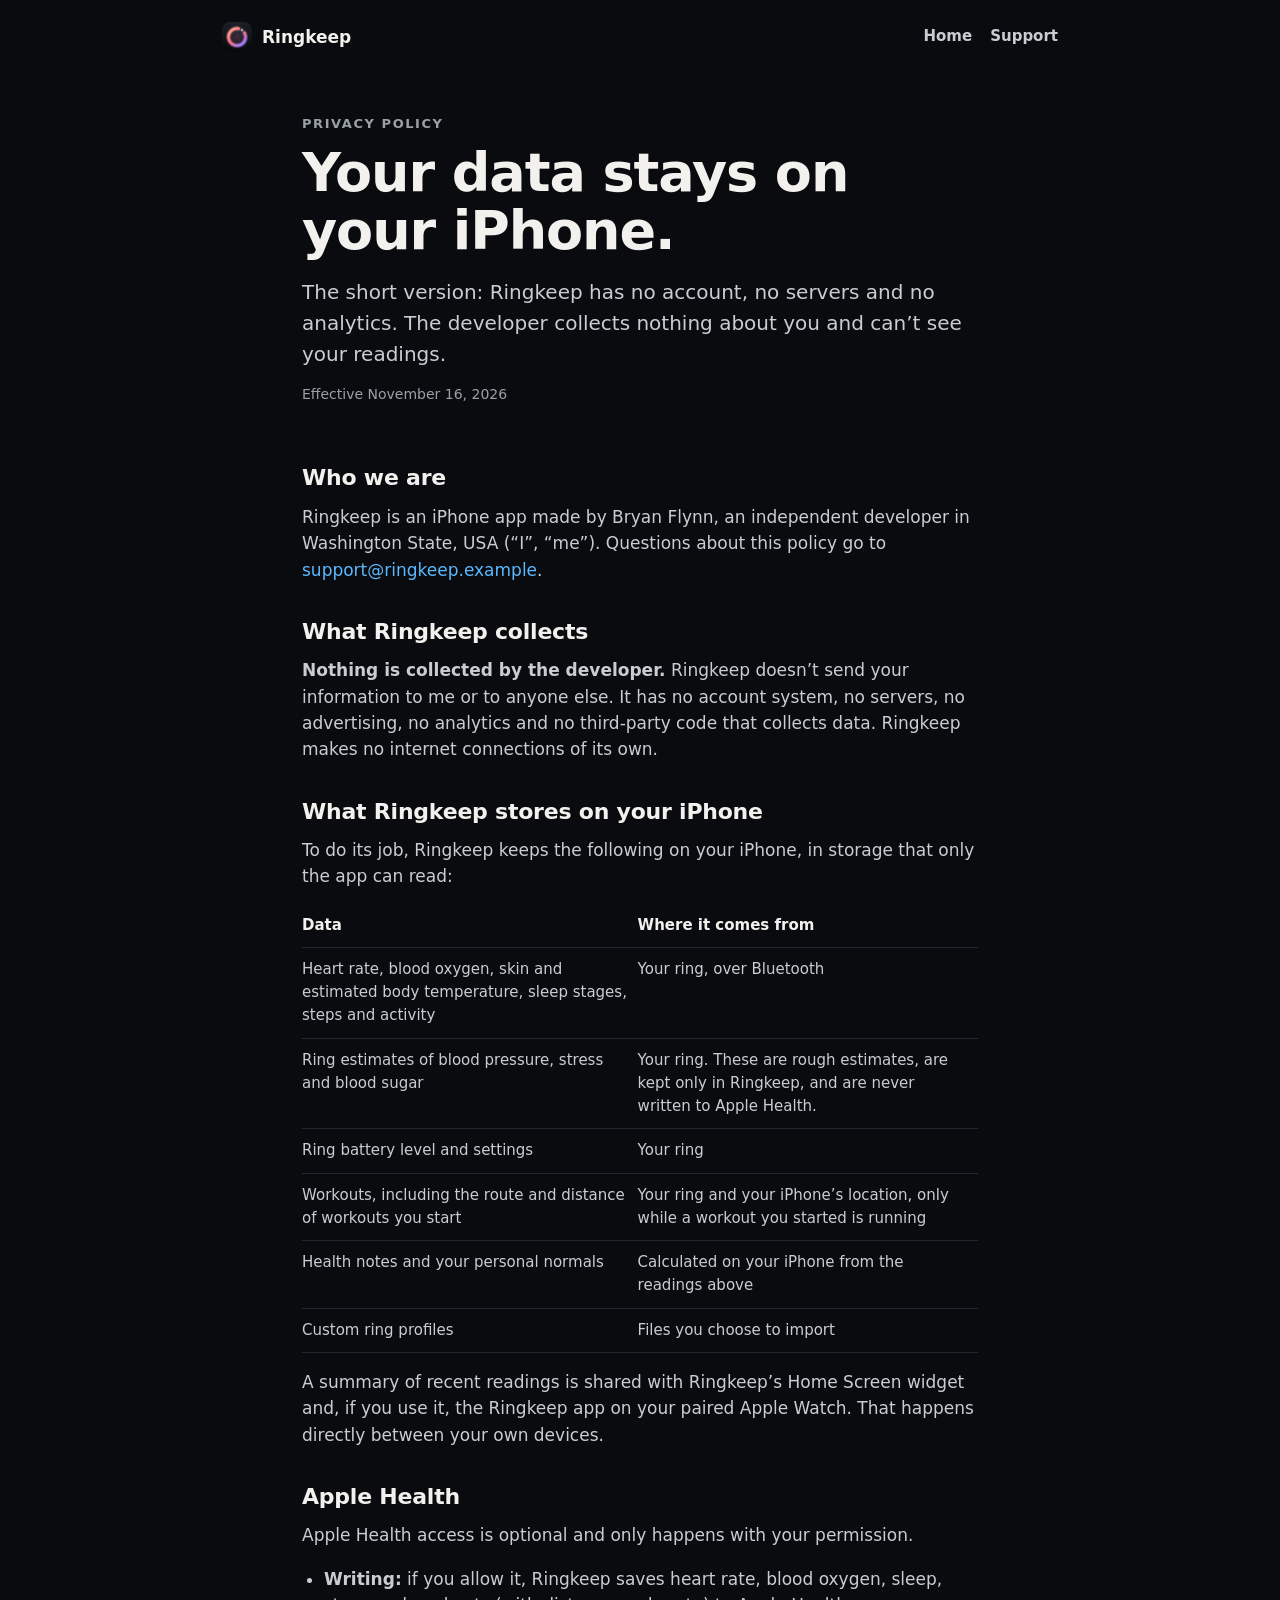
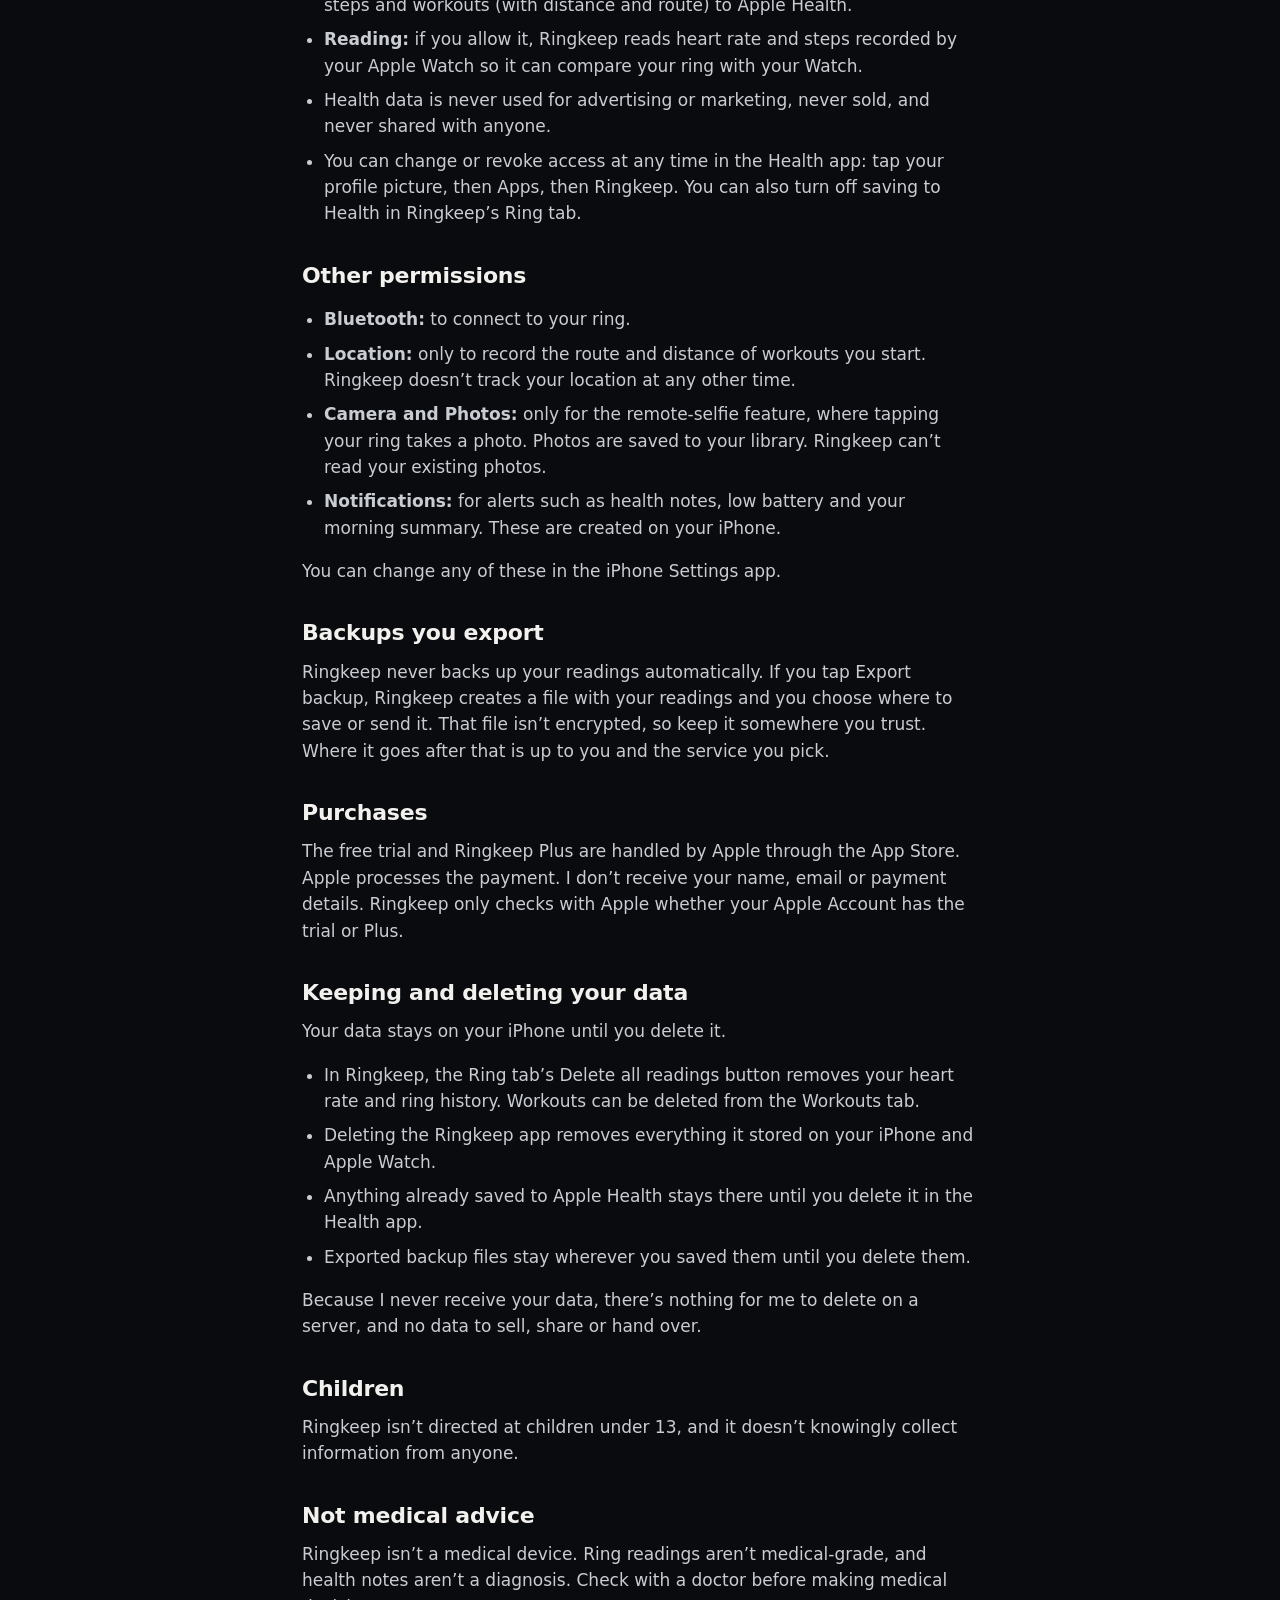
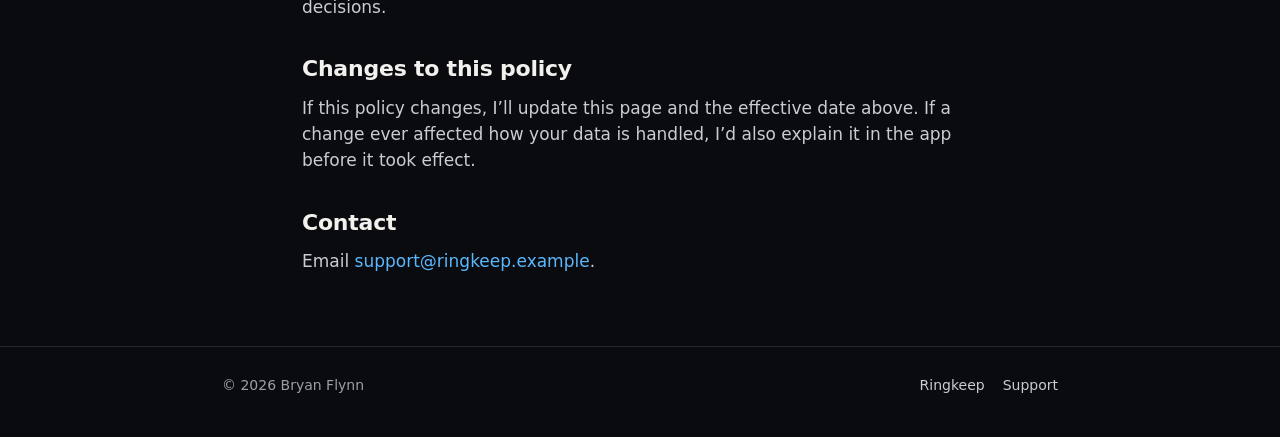
==== privacy/index.html @ 3b272aa2 "Add Ringkeep website: main page, privacy policy, support Co-Authored-By: Claude Opus 5.5 <noreply@an" ====
<!DOCTYPE html>
<html lang="en">
<head>
  <meta charset="utf-8">
  <meta name="viewport" content="width=device-width, initial-scale=1">
  <title>Ringkeep Privacy Policy</title>
  <meta name="description" content="Ringkeep collects no personal data. Your ring readings stay on your iPhone.">
  <link rel="icon" href="../assets/favicon.png">
  <link rel="stylesheet" href="../assets/style.css">
</head>
<body>
  <header class="site-header">
    <div class="wrap">
      <a class="brand" href="../index.html"><img src="../assets/ringkeep-icon.png" alt="">Ringkeep</a>
      <nav class="nav">
        <a href="../index.html">Home</a>
        <a href="../support/index.html">Support</a>
      </nav>
    </div>
  </header>

  <main class="wrap narrow legal">
    <section class="hero" style="padding-bottom:10px">
      <p class="eyebrow">Privacy policy</p>
      <h1>Your data stays on your iPhone.</h1>
      <p class="lede">The short version: Ringkeep has no account, no servers and no analytics. The developer collects nothing about you and can’t see your readings.</p>
      <p class="small">Effective November 16, 2026</p>
    </section>

    <h2>Who we are</h2>
    <p>Ringkeep is an iPhone app made by Bryan Flynn, an independent developer in Washington State, USA (“I”, “me”). Questions about this policy go to <a href="" data-email data-subject="Ringkeep privacy"></a>.</p>

    <h2>What Ringkeep collects</h2>
    <p><strong>Nothing is collected by the developer.</strong> Ringkeep doesn’t send your information to me or to anyone else. It has no account system, no servers, no advertising, no analytics and no third-party code that collects data. Ringkeep makes no internet connections of its own.</p>

    <h2>What Ringkeep stores on your iPhone</h2>
    <p>To do its job, Ringkeep keeps the following on your iPhone, in storage that only the app can read:</p>
    <table>
      <tr><th>Data</th><th>Where it comes from</th></tr>
      <tr><td>Heart rate, blood oxygen, skin and estimated body temperature, sleep stages, steps and activity</td><td>Your ring, over Bluetooth</td></tr>
      <tr><td>Ring estimates of blood pressure, stress and blood sugar</td><td>Your ring. These are rough estimates, are kept only in Ringkeep, and are never written to Apple Health.</td></tr>
      <tr><td>Ring battery level and settings</td><td>Your ring</td></tr>
      <tr><td>Workouts, including the route and distance of workouts you start</td><td>Your ring and your iPhone’s location, only while a workout you started is running</td></tr>
      <tr><td>Health notes and your personal normals</td><td>Calculated on your iPhone from the readings above</td></tr>
      <tr><td>Custom ring profiles</td><td>Files you choose to import</td></tr>
    </table>
    <p>A summary of recent readings is shared with Ringkeep’s Home Screen widget and, if you use it, the Ringkeep app on your paired Apple Watch. That happens directly between your own devices.</p>

    <h2>Apple Health</h2>
    <p>Apple Health access is optional and only happens with your permission.</p>
    <ul>
      <li><strong>Writing:</strong> if you allow it, Ringkeep saves heart rate, blood oxygen, sleep, steps and workouts (with distance and route) to Apple Health.</li>
      <li><strong>Reading:</strong> if you allow it, Ringkeep reads heart rate and steps recorded by your Apple Watch so it can compare your ring with your Watch.</li>
      <li>Health data is never used for advertising or marketing, never sold, and never shared with anyone.</li>
      <li>You can change or revoke access at any time in the Health app: tap your profile picture, then Apps, then Ringkeep. You can also turn off saving to Health in Ringkeep’s Ring tab.</li>
    </ul>

    <h2>Other permissions</h2>
    <ul>
      <li><strong>Bluetooth:</strong> to connect to your ring.</li>
      <li><strong>Location:</strong> only to record the route and distance of workouts you start. Ringkeep doesn’t track your location at any other time.</li>
      <li><strong>Camera and Photos:</strong> only for the remote-selfie feature, where tapping your ring takes a photo. Photos are saved to your library. Ringkeep can’t read your existing photos.</li>
      <li><strong>Notifications:</strong> for alerts such as health notes, low battery and your morning summary. These are created on your iPhone.</li>
    </ul>
    <p>You can change any of these in the iPhone Settings app.</p>

    <h2>Backups you export</h2>
    <p>Ringkeep never backs up your readings automatically. If you tap Export backup, Ringkeep creates a file with your readings and you choose where to save or send it. That file isn’t encrypted, so keep it somewhere you trust. Where it goes after that is up to you and the service you pick.</p>

    <h2>Purchases</h2>
    <p>The free trial and Ringkeep Plus are handled by Apple through the App Store. Apple processes the payment. I don’t receive your name, email or payment details. Ringkeep only checks with Apple whether your Apple Account has the trial or Plus.</p>

    <h2>Keeping and deleting your data</h2>
    <p>Your data stays on your iPhone until you delete it.</p>
    <ul>
      <li>In Ringkeep, the Ring tab’s Delete all readings button removes your heart rate and ring history. Workouts can be deleted from the Workouts tab.</li>
      <li>Deleting the Ringkeep app removes everything it stored on your iPhone and Apple Watch.</li>
      <li>Anything already saved to Apple Health stays there until you delete it in the Health app.</li>
      <li>Exported backup files stay wherever you saved them until you delete them.</li>
    </ul>
    <p>Because I never receive your data, there’s nothing for me to delete on a server, and no data to sell, share or hand over.</p>

    <h2>Children</h2>
    <p>Ringkeep isn’t directed at children under 13, and it doesn’t knowingly collect information from anyone.</p>

    <h2>Not medical advice</h2>
    <p>Ringkeep isn’t a medical device. Ring readings aren’t medical-grade, and health notes aren’t a diagnosis. Check with a doctor before making medical decisions.</p>

    <h2>Changes to this policy</h2>
    <p>If this policy changes, I’ll update this page and the effective date above. If a change ever affected how your data is handled, I’d also explain it in the app before it took effect.</p>

    <h2>Contact</h2>
    <p>Email <a href="" data-email data-subject="Ringkeep privacy"></a>.</p>
  </main>

  <footer class="site-footer">
    <div class="wrap">
      <span>© <span data-year>2026</span> Bryan Flynn</span>
      <nav>
        <a href="../index.html">Ringkeep</a>
        <a href="../support/index.html">Support</a>
      </nav>
    </div>
  </footer>
  <script src="../assets/site.js"></script>
</body>
</html>
---- assets/style.css ----
:root {
  --bg: #0A0B0E;
  --card: #14171C;
  --border: #23272E;
  --text: #F2F1EE;
  --text2: #C9CDD3;
  --text3: #9AA0A8;
  --heart: #FF7A6E;
  --oxygen: #5AB8FF;
  --sleep: #B49CFF;
  --steps: #7FD69A;
  --awake: #E9C46A;
  --radius: 22px;
  --font: ui-rounded, "SF Pro Rounded", -apple-system, BlinkMacSystemFont, "Segoe UI", system-ui, sans-serif;
}

* { box-sizing: border-box; }
html { -webkit-text-size-adjust: 100%; }
body {
  margin: 0;
  background: var(--bg);
  color: var(--text);
  font-family: var(--font);
  font-size: 17px;
  line-height: 1.55;
}
a { color: var(--oxygen); text-decoration: none; }
a:hover { text-decoration: underline; }
img { max-width: 100%; display: block; }

.wrap { max-width: 880px; margin: 0 auto; padding: 0 22px; }
.narrow { max-width: 720px; }

/* Header and footer */
.site-header { padding: 22px 0; }
.site-header .wrap { display: flex; align-items: center; justify-content: space-between; gap: 16px; }
.brand { display: flex; align-items: center; gap: 10px; color: var(--text); font-weight: 800; }
.brand img { width: 30px; height: 30px; border-radius: 8px; }
.nav { display: flex; gap: 18px; font-size: 15px; font-weight: 600; flex-wrap: wrap; }
.nav a { color: var(--text2); }
.site-footer { border-top: 1px solid var(--border); margin-top: 72px; padding: 28px 0 40px; color: var(--text3); font-size: 14px; }
.site-footer .wrap { display: flex; flex-wrap: wrap; gap: 10px 24px; justify-content: space-between; }
.site-footer nav { display: flex; gap: 18px; flex-wrap: wrap; }
.site-footer a { color: var(--text2); }

/* Type */
h1 { font-size: clamp(34px, 6vw, 54px); line-height: 1.08; margin: 0 0 16px; letter-spacing: -0.02em; font-weight: 800; }
h2 { font-size: clamp(24px, 3.6vw, 32px); line-height: 1.2; margin: 0 0 12px; letter-spacing: -0.01em; font-weight: 800; }
h3 { font-size: 19px; margin: 0 0 6px; font-weight: 800; }
p { margin: 0 0 14px; color: var(--text2); }
.lede { font-size: 20px; color: var(--text2); max-width: 36em; }
.eyebrow { text-transform: uppercase; letter-spacing: 0.12em; font-size: 13px; font-weight: 800; color: var(--text3); margin-bottom: 10px; }
.small { font-size: 14px; color: var(--text3); }

/* Sections */
section { padding: 44px 0; }
.hero { padding: 40px 0 36px; }
.hero-icon { width: 96px; height: 96px; border-radius: 22px; margin-bottom: 24px; box-shadow: 0 10px 40px rgba(180, 156, 255, 0.25); }

.card {
  background: var(--card);
  border: 1px solid var(--border);
  border-radius: var(--radius);
  padding: 22px;
}
.grid { display: grid; gap: 14px; grid-template-columns: repeat(auto-fit, minmax(240px, 1fr)); }
.feature .dot { width: 34px; height: 34px; border-radius: 10px; display: grid; place-items: center; margin-bottom: 12px; font-size: 17px; }
.feature p { margin: 0; font-size: 15px; }

.list { list-style: none; padding: 0; margin: 0; display: grid; gap: 10px; }
.list li { padding-left: 28px; position: relative; color: var(--text2); }
.list li::before { content: "✓"; position: absolute; left: 0; color: var(--steps); font-weight: 800; }

/* Buttons */
.actions { display: flex; flex-wrap: wrap; gap: 12px; margin-top: 22px; align-items: center; }
.btn {
  display: inline-flex; align-items: center; justify-content: center; gap: 8px;
  min-height: 48px; padding: 0 22px; border-radius: 999px;
  font-weight: 800; font-size: 16px; text-decoration: none !important;
}
.btn-primary { background: var(--text); color: var(--card); }
.btn-secondary { border: 1px solid #343943; color: var(--text); background: rgba(255,255,255,0.05); }
.btn[aria-disabled="true"] { opacity: 0.75; cursor: default; }

/* Callouts */
.note { border-left: 3px solid var(--awake); padding: 14px 18px; background: rgba(233, 196, 106, 0.07); border-radius: 0 14px 14px 0; color: var(--text2); font-size: 15px; }
.note strong { color: var(--text); }
code { font-family: ui-monospace, "SF Mono", Menlo, monospace; background: rgba(255,255,255,0.08); padding: 2px 7px; border-radius: 6px; font-size: 0.92em; color: var(--text); }

/* Price */
.price { display: grid; gap: 14px; grid-template-columns: repeat(auto-fit, minmax(200px, 1fr)); }
.price .amount { font-size: 30px; font-weight: 800; color: var(--text); margin: 4px 0 6px; }

/* FAQ */
details { border-bottom: 1px solid var(--border); padding: 16px 0; }
details:first-of-type { border-top: 1px solid var(--border); }
summary { cursor: pointer; font-weight: 800; font-size: 17px; list-style: none; display: flex; justify-content: space-between; gap: 12px; }
summary::-webkit-details-marker { display: none; }
summary::after { content: "+"; color: var(--text3); font-weight: 400; font-size: 22px; line-height: 1; }
details[open] summary::after { content: "–"; }
details p, details ol, details ul { margin-top: 12px; color: var(--text2); }
details ol, details ul { padding-left: 22px; }
details li { margin-bottom: 6px; }

/* Legal pages */
.legal h2 { font-size: 22px; margin-top: 36px; }
.legal ul { color: var(--text2); padding-left: 22px; }
.legal li { margin-bottom: 8px; }
.legal table { width: 100%; border-collapse: collapse; font-size: 15px; margin: 8px 0 16px; }
.legal th, .legal td { text-align: left; vertical-align: top; padding: 10px 10px 10px 0; border-bottom: 1px solid var(--border); color: var(--text2); }
.legal th { color: var(--text); }

/* Hub app rows */
.app-row { display: flex; gap: 18px; align-items: flex-start; }
.app-icon { width: 72px; height: 72px; border-radius: 17px; flex-shrink: 0; }
.app-icon.text { display: grid; place-items: center; font-weight: 800; font-size: 26px; }
.tag { display: inline-block; font-size: 12px; font-weight: 800; letter-spacing: 0.06em; text-transform: uppercase; padding: 3px 9px; border-radius: 999px; margin-left: 8px; vertical-align: middle; }
.tag.live { background: rgba(127, 214, 154, 0.15); color: var(--steps); }
.tag.new { background: rgba(90, 184, 255, 0.15); color: var(--oxygen); }
.tag.soon { background: rgba(233, 196, 106, 0.15); color: var(--awake); }

@media (max-width: 560px) {
  body { font-size: 16px; }
  .lede { font-size: 18px; }
  .app-row { flex-direction: column; }
}
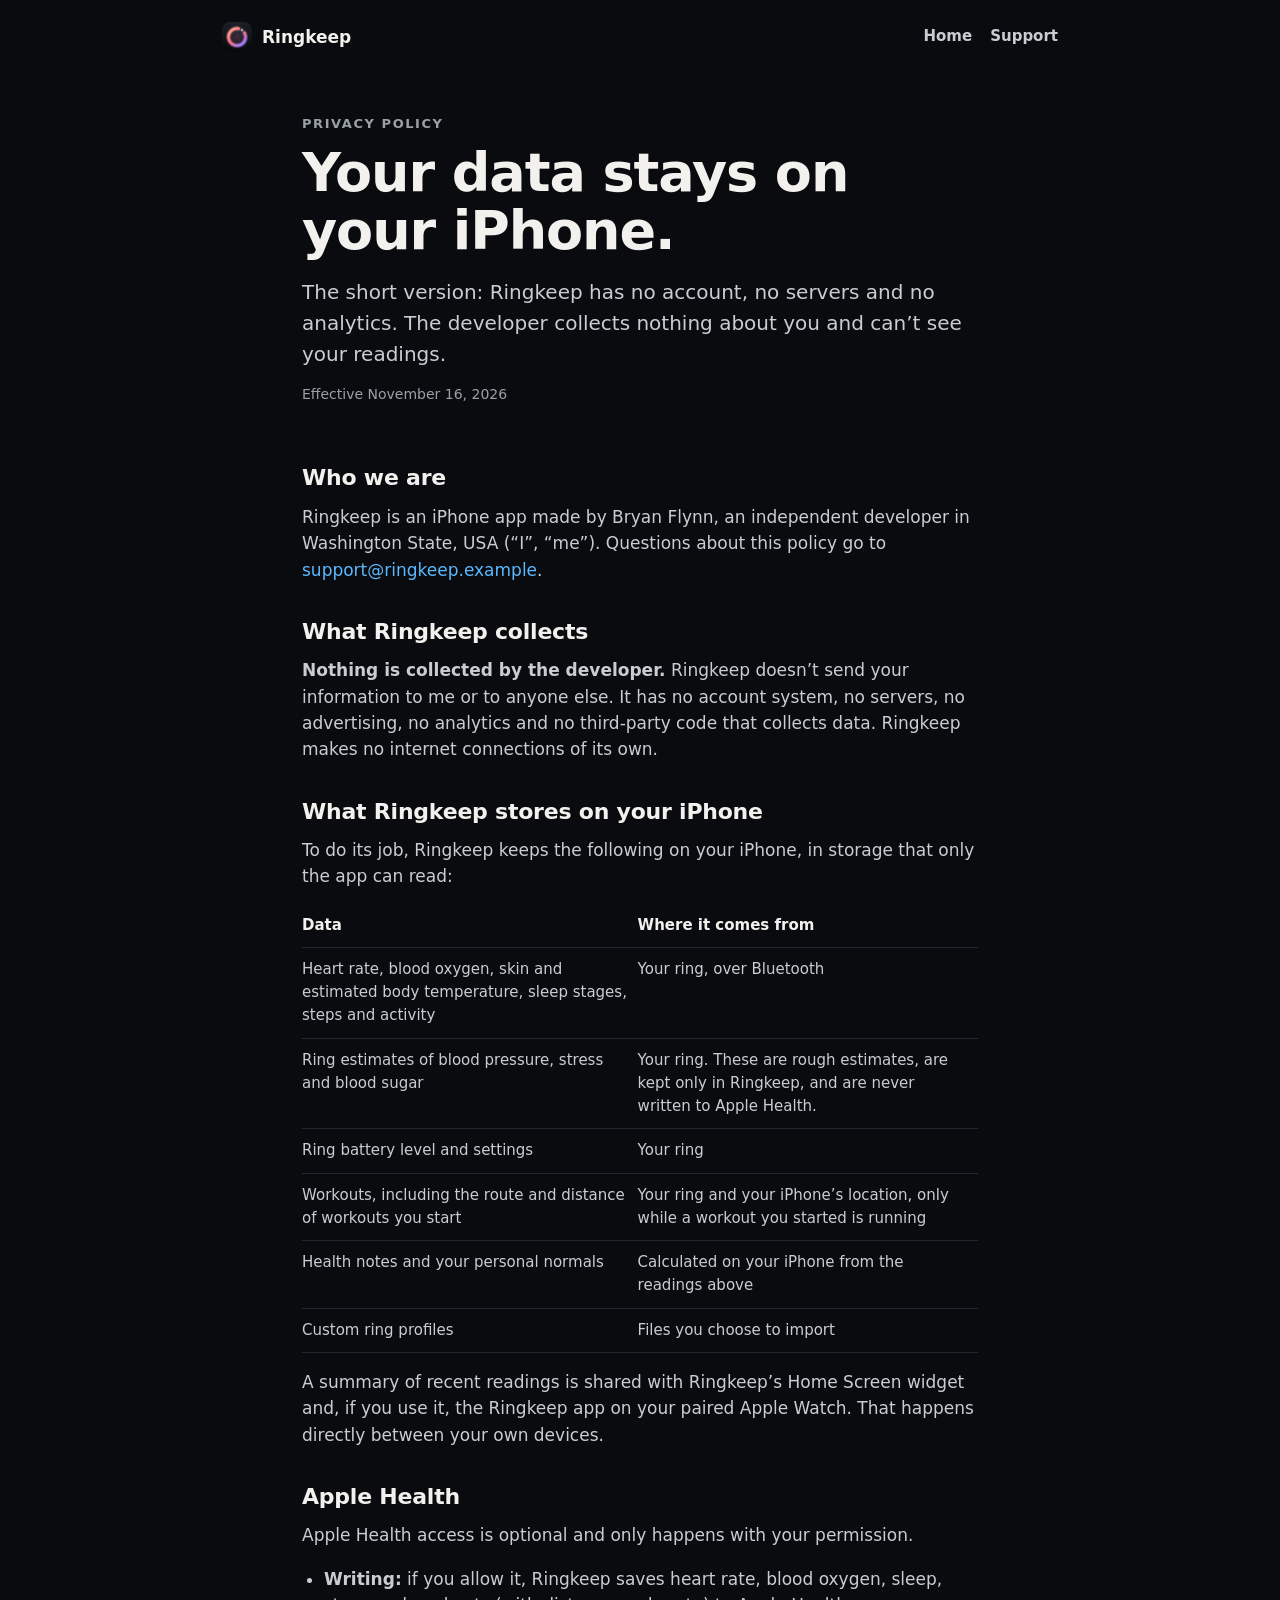
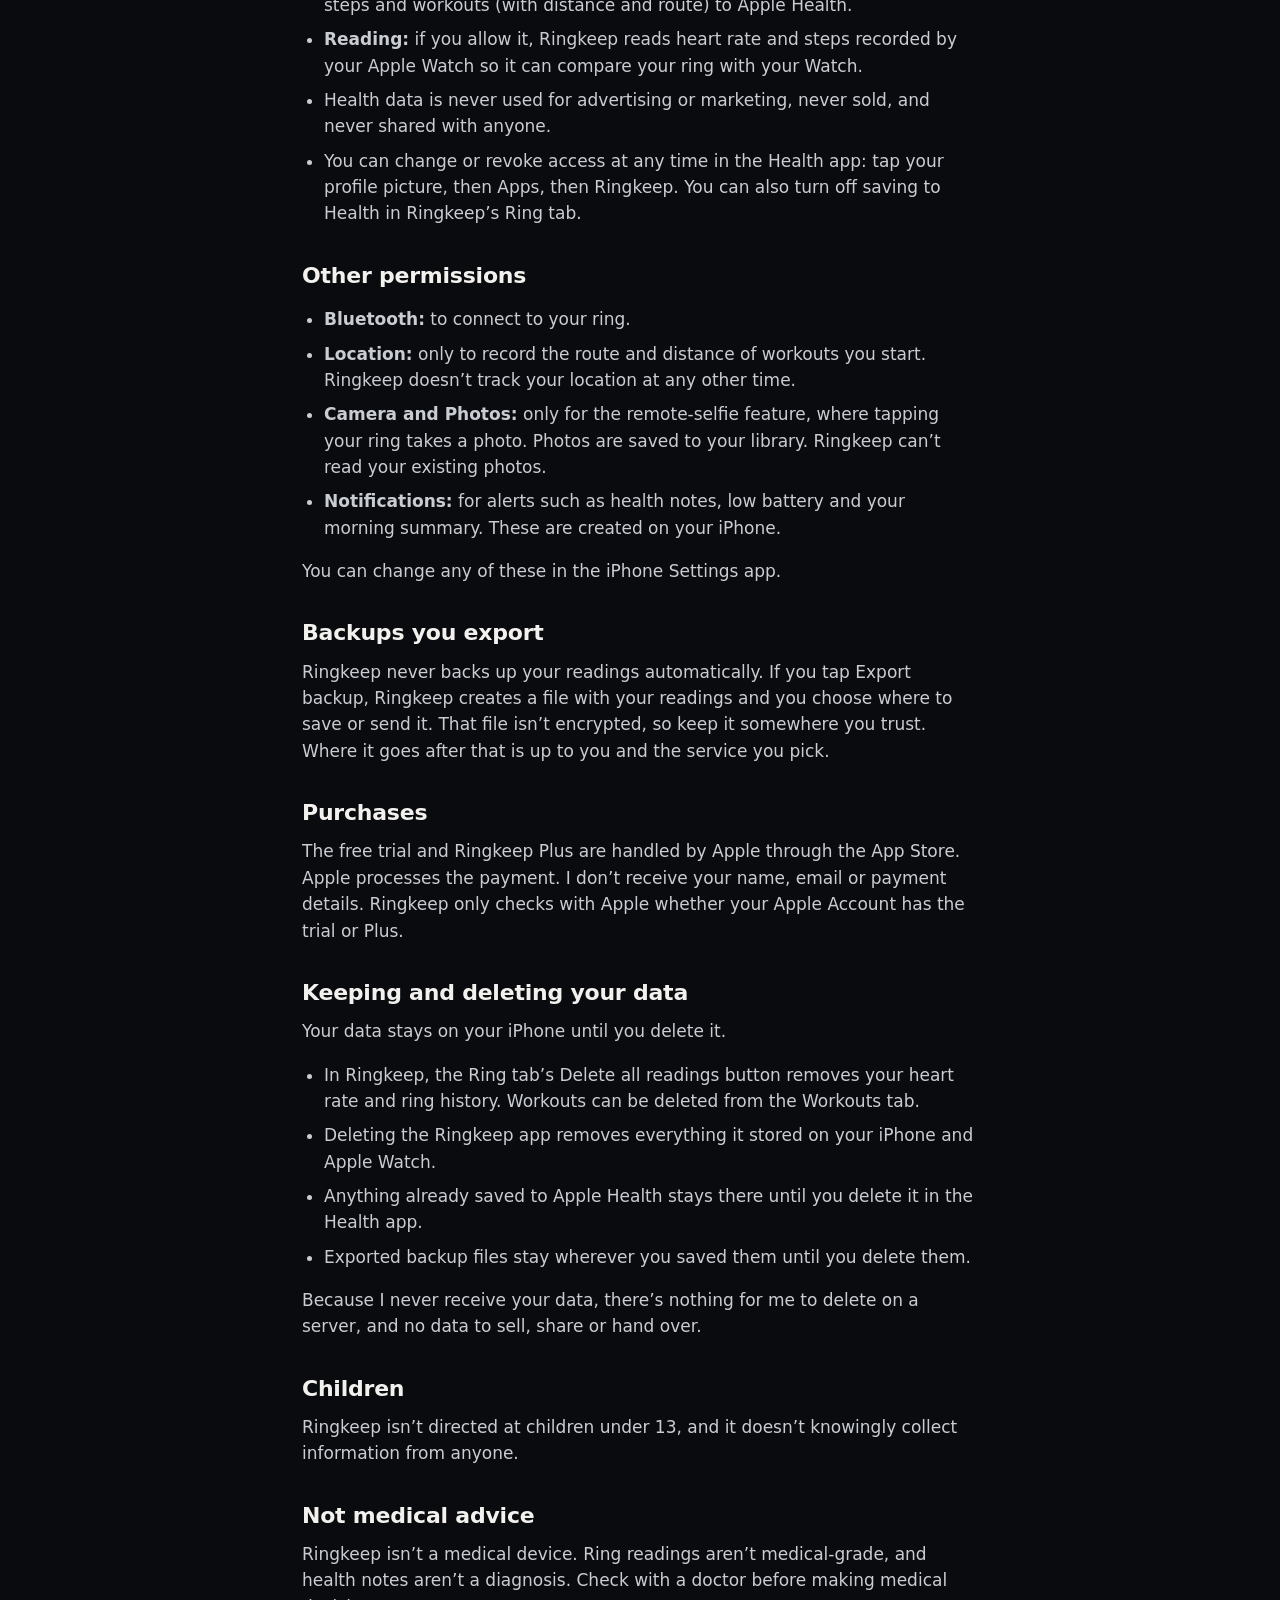
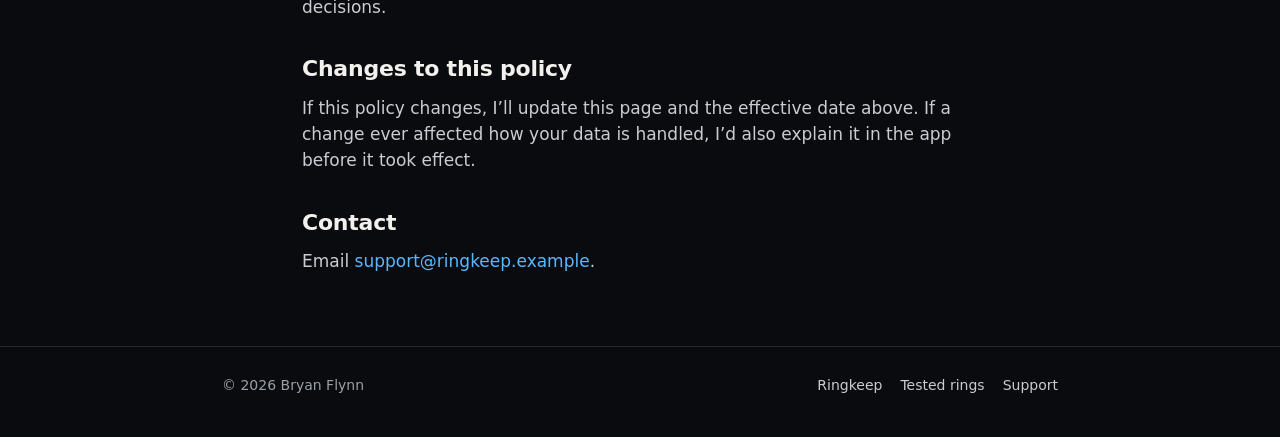
==== commit 9b2a4764: "Add Tested Rings page; work Bryan's draft copy into home and support Co-Authored-By: Claude Opus 5.5" ====
--- a/privacy/index.html
+++ b/privacy/index.html
@@ -98,6 +98,7 @@
       <span>© <span data-year>2026</span> Bryan Flynn</span>
       <nav>
         <a href="../index.html">Ringkeep</a>
+        <a href="../tested-rings/index.html">Tested rings</a>
         <a href="../support/index.html">Support</a>
       </nav>
     </div>
